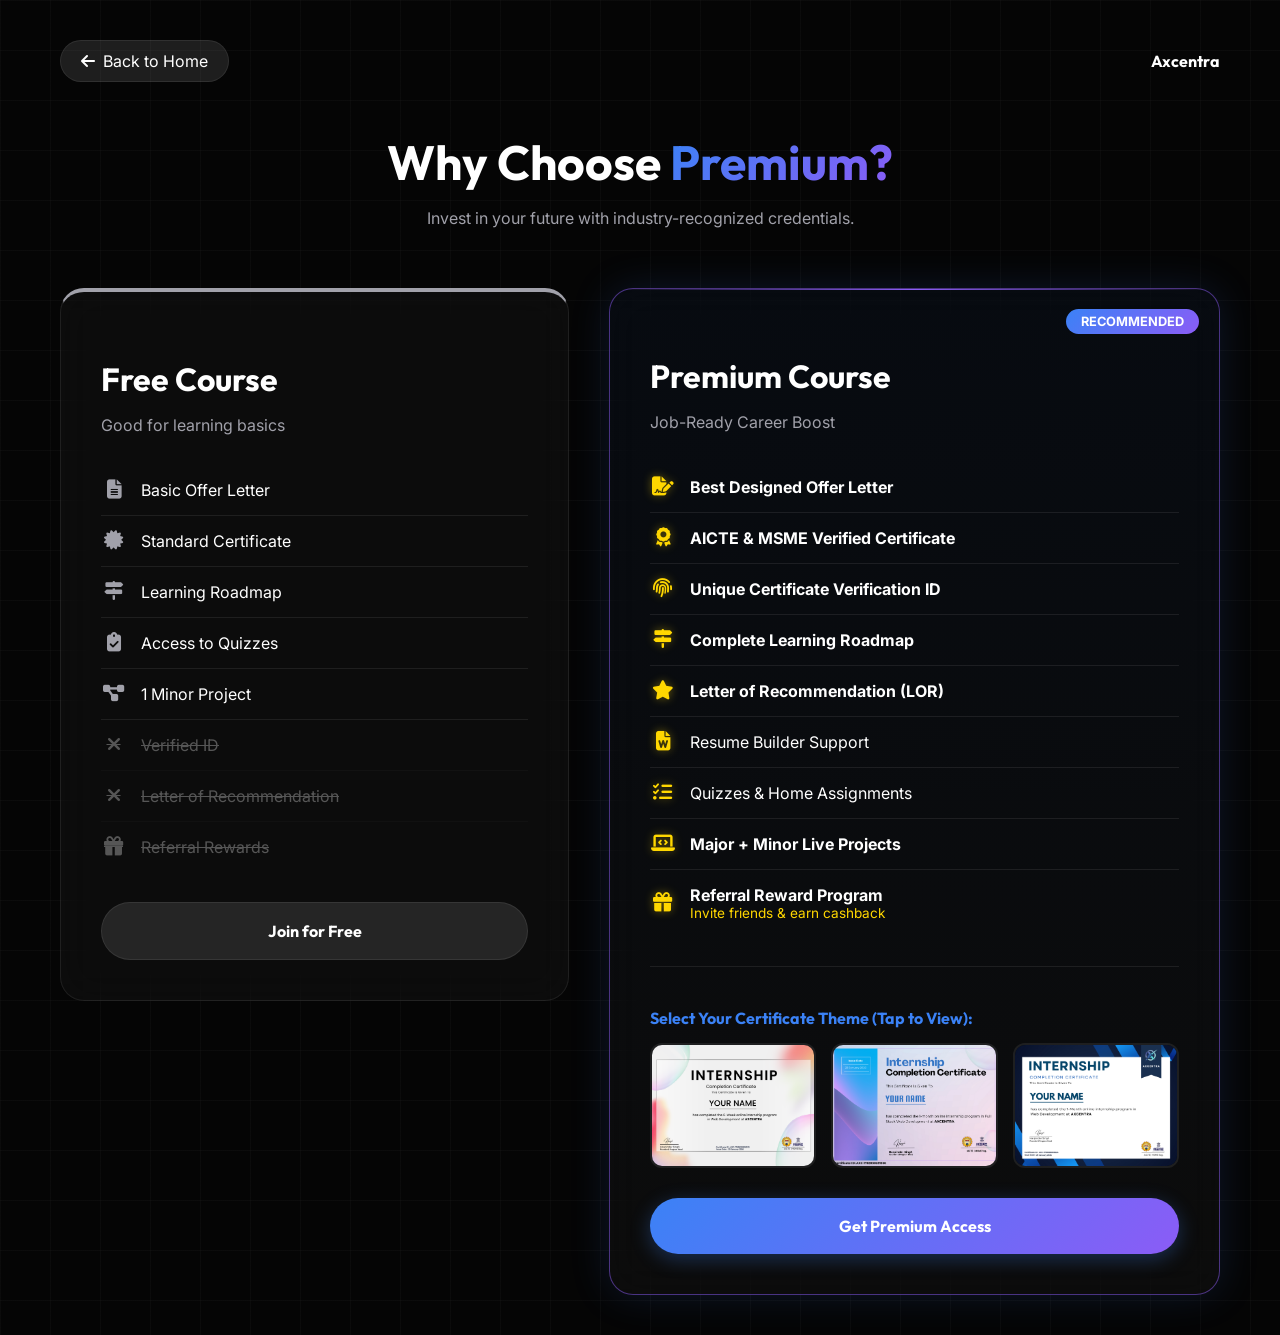
==== benefits.html @ 06fcfe09 "Add files via upload" ====
<!DOCTYPE html>
<html lang="en" data-theme="dark">
<head>
    <meta charset="utf-8" />
    <meta name="viewport" content="width=device-width, initial-scale=1.0" />
    <title>Premium Benefits — Axcentra</title>
    
    <link rel="preconnect" href="https://fonts.googleapis.com">
    <link href="https://fonts.googleapis.com/css2?family=Outfit:wght@300;400;500;600;700;800&family=Inter:wght@400;500;600&display=swap" rel="stylesheet">
    <link rel="stylesheet" href="https://cdnjs.cloudflare.com/ajax/libs/font-awesome/6.4.0/css/all.min.css">

    <style>
        :root {
            /* Dark Mode Variables (Default) */
            --bg-color: #050505;
            --card-bg: rgba(255, 255, 255, 0.03); 
            --card-border: rgba(255, 255, 255, 0.08);
            --text-main: #ffffff;
            --text-muted: #a1a1aa;
            --accent-blue: #3b82f6;
            --accent-purple: #8b5cf6;
            --accent-gold: #FFD700;
            --accent-gradient: linear-gradient(135deg, #3b82f6 0%, #8b5cf6 100%);
            --font-head: 'Outfit', sans-serif;
            --font-body: 'Inter', sans-serif;
            --btn-bg: rgba(255,255,255,0.1);
            --modal-bg: rgba(0,0,0,0.9);
        }

        /* Light Mode Variables */
        [data-theme="light"] {
            --bg-color: #f0f4f8;
            --card-bg: rgba(255, 255, 255, 0.7);
            --card-border: rgba(0, 0, 0, 0.1);
            --text-main: #0f172a;
            --text-muted: #475569;
            --btn-bg: rgba(0,0,0,0.1);
            --modal-bg: rgba(255,255,255,0.95);
        }

        * { box-sizing: border-box; }

        body {
            background-color: var(--bg-color);
            color: var(--text-main);
            font-family: var(--font-body);
            margin: 0; padding: 0;
            background-image: linear-gradient(rgba(125, 125, 125, 0.05) 1px, transparent 1px),
            linear-gradient(90deg, rgba(125, 125, 125, 0.05) 1px, transparent 1px);
            background-size: 50px 50px;
            transition: background 0.3s, color 0.3s;
        }

        .container {
            max-width: 1200px;
            margin: 0 auto;
            padding: 40px 20px;
        }

        /* Animation Keyframes */
        @keyframes fadeInUp {
            from { opacity: 0; transform: translateY(30px); }
            to { opacity: 1; transform: translateY(0); }
        }

        .animate-entry {
            animation: fadeInUp 0.8s cubic-bezier(0.2, 0.8, 0.2, 1) forwards;
            opacity: 0; /* Hidden initially */
        }

        .header-nav {
            display: flex; justify-content: space-between; align-items: center; margin-bottom: 50px;
            animation-delay: 0.1s;
        }
        
        .back-btn {
            background: var(--btn-bg); border: 1px solid var(--card-border);
            color: var(--text-main); padding: 10px 20px; border-radius: 50px;
            text-decoration: none; display: flex; align-items: center; gap: 8px; transition: 0.3s;
        }
        .back-btn:hover { border-color: var(--accent-blue); transform: translateX(-3px); }

        .page-title {
            text-align: center; margin-bottom: 60px;
            animation-delay: 0.2s;
        }
        .page-title h1 {
            font-family: var(--font-head); font-size: 3rem; margin-bottom: 10px;
        }
        .gradient-text {
            background: var(--accent-gradient); -webkit-background-clip: text; -webkit-text-fill-color: transparent;
        }

        /* Comparison Grid */
        .plans-grid {
            display: grid; grid-template-columns: 1fr 1.2fr; gap: 40px; align-items: start;
        }

        /* Common Card Style */
        .plan-card {
            background: var(--card-bg); border: 1px solid var(--card-border);
            border-radius: 24px; padding: 40px;
            backdrop-filter: blur(20px); position: relative;
            transition: 0.3s;
        }

        /* FREE CARD */
        .plan-free {
            border-top: 4px solid var(--text-muted);
            animation-delay: 0.3s;
        }
        
        /* PREMIUM CARD (Highlighted) */
        .plan-premium {
            border: 1px solid rgba(139, 92, 246, 0.5);
            background: linear-gradient(180deg, rgba(59, 130, 246, 0.05) 0%, var(--card-bg) 100%);
            box-shadow: 0 0 40px rgba(59, 130, 246, 0.15);
            transform: scale(1.02);
            position: relative; overflow: hidden;
            animation-delay: 0.4s;
        }
        .plan-premium::before {
            content: ''; position: absolute; top: 0; left: 0; right: 0; height: 1px;
            background: linear-gradient(90deg, transparent, var(--accent-purple), transparent);
        }

        .badge {
            position: absolute; top: 20px; right: 20px;
            background: var(--accent-gradient); padding: 5px 15px; border-radius: 20px;
            font-size: 0.8rem; font-weight: 700; color: #fff;
        }

        .plan-header h2 { font-family: var(--font-head); font-size: 2rem; margin-bottom: 10px; }
        .plan-header p { color: var(--text-muted); margin-bottom: 30px; }

        .features-list { list-style: none; padding: 0; margin: 0; }
        .features-list li {
            padding: 15px 0; border-bottom: 1px solid var(--card-border);
            display: flex; align-items: center; gap: 15px; font-size: 1rem; color: var(--text-main);
        }
        .features-list li:last-child { border-bottom: none; }
        .features-list li i { font-size: 1.2rem; width: 25px; text-align: center; }

        .check-basic { color: var(--text-muted); }
        .check-premium { color: var(--accent-gold); text-shadow: 0 0 10px rgba(255, 215, 0, 0.4); }

        /* Referral Item Highlight */
        .referral-text {
            font-size: 0.85rem; color: var(--accent-gold); display: block;
        }

        /* Certificate Themes Section */
        .cert-themes {
            margin-top: 30px; padding-top: 20px; border-top: 1px solid var(--card-border);
        }
        .cert-themes h4 { margin-bottom: 15px; font-family: var(--font-head); color: var(--accent-blue); }
        
        .theme-grid { 
            display: grid; grid-template-columns: repeat(3, 1fr); gap: 15px; 
        }
        
        .theme-preview {
            width: 100%; aspect-ratio: 4/3;
            border-radius: 12px;
            border: 2px solid var(--card-border); 
            cursor: pointer; transition: 0.3s;
            overflow: hidden; position: relative;
        }
        .theme-preview img { width: 100%; height: 100%; object-fit: cover; transition: 0.5s; }
        
        .theme-preview:hover { border-color: var(--accent-purple); box-shadow: 0 5px 15px rgba(139, 92, 246, 0.3); }
        .theme-preview:hover img { transform: scale(1.1); }
        .theme-preview::after {
            content: '\f00e';
            font-family: "Font Awesome 6 Free"; font-weight: 900;
            position: absolute; inset: 0;
            background: rgba(0,0,0,0.5); color: #fff;
            display: flex; align-items: center; justify-content: center;
            opacity: 0; transition: 0.3s; font-size: 1.5rem;
        }
        .theme-preview:hover::after { opacity: 1; }


        .cta-btn {
            display: block; width: 100%; padding: 18px; text-align: center;
            border-radius: 100px; font-weight: 700; margin-top: 30px;
            font-family: var(--font-head); transition: 0.3s; cursor: pointer; text-decoration: none;
        }
        .btn-free { background: var(--btn-bg); color: var(--text-main); border: 1px solid var(--card-border); }
        .btn-free:hover { background: rgba(59, 130, 246, 0.1); border-color: var(--accent-blue); }
        
        .btn-premium { background: var(--accent-gradient); color: #fff; border: none; box-shadow: 0 5px 20px rgba(59, 130, 246, 0.3); }
        .btn-premium:hover { box-shadow: 0 10px 40px rgba(139, 92, 246, 0.5); transform: translateY(-3px); }

        /* Full Screen Modal */
        .modal-overlay {
            position: fixed; inset: 0; z-index: 2000;
            background: var(--modal-bg);
            backdrop-filter: blur(10px);
            display: flex; align-items: center; justify-content: center;
            opacity: 0; pointer-events: none; transition: 0.3s;
            padding: 20px;
        }
        .modal-overlay.open { opacity: 1; pointer-events: auto; }
        
        .modal-content {
            max-width: 90%; max-height: 90vh;
            border-radius: 12px;
            box-shadow: 0 0 50px rgba(0,0,0,0.5);
            transform: scale(0.9); transition: 0.3s cubic-bezier(0.175, 0.885, 0.32, 1.275);
        }
        .modal-overlay.open .modal-content { transform: scale(1); }
        
        .close-modal {
            position: absolute; top: 30px; right: 30px;
            font-size: 2rem; color: var(--text-main);
            background: none; border: none; cursor: pointer;
        }

        @media(max-width: 768px) {
            .plans-grid { grid-template-columns: 1fr; }
            .plan-premium { transform: scale(1); margin-top: 20px; }
            .theme-grid { grid-template-columns: repeat(2, 1fr); }
            .page-title h1 { font-size: 2.2rem; }
        }
    </style>
</head>
<body>

    <div class="container">
        <div class="header-nav animate-entry">
            <a href="index.html" class="back-btn"><i class="fas fa-arrow-left"></i> Back to Home</a>
            <div style="font-weight:700; font-family: var(--font-head);">Axcentra</div>
        </div>

        <div class="page-title animate-entry">
            <h1>Why Choose <span class="gradient-text">Premium?</span></h1>
            <p style="color:var(--text-muted);">Invest in your future with industry-recognized credentials.</p>
        </div>

        <div class="plans-grid">
            <div class="plan-card plan-free animate-entry">
                <div class="plan-header">
                    <h2>Free Course</h2>
                    <p>Good for learning basics</p>
                </div>
                <ul class="features-list">
                    <li><i class="fas fa-file-alt check-basic"></i> Basic Offer Letter</li>
                    <li><i class="fas fa-certificate check-basic"></i> Standard Certificate</li>
                    <li><i class="fas fa-map-signs check-basic"></i> Learning Roadmap</li> <li><i class="fas fa-clipboard-check check-basic"></i> Access to Quizzes</li>
                    <li><i class="fas fa-project-diagram check-basic"></i> 1 Minor Project</li>
                    <li style="opacity: 0.3; text-decoration: line-through;"><i class="fas fa-times"></i> Verified ID</li>
                    <li style="opacity: 0.3; text-decoration: line-through;"><i class="fas fa-times"></i> Letter of Recommendation</li>
                    <li style="opacity: 0.3; text-decoration: line-through;"><i class="fas fa-gift"></i> Referral Rewards</li>
                </ul>
                <a href="https://forms.gle/mY518ujtvfnSNd4f7" class="cta-btn btn-free">Join for Free</a>
            </div>

            <div class="plan-card plan-premium animate-entry">
                <div class="badge">RECOMMENDED</div>
                <div class="plan-header">
                    <h2>Premium Course</h2>
                    <p>Job-Ready Career Boost</p>
                </div>
                <ul class="features-list">
                    <li><i class="fas fa-file-signature check-premium"></i> <b>Best Designed Offer Letter</b></li>
                    <li><i class="fas fa-award check-premium"></i> <b>AICTE & MSME Verified Certificate</b></li>
                    <li><i class="fas fa-fingerprint check-premium"></i> <b>Unique Certificate Verification ID</b></li>
                    <li><i class="fas fa-map-signs check-premium"></i> <b>Complete Learning Roadmap</b></li> <li><i class="fas fa-star check-premium"></i> <b>Letter of Recommendation (LOR)</b></li>
                    <li><i class="fas fa-file-word check-premium"></i> Resume Builder Support</li>
                    <li><i class="fas fa-tasks check-premium"></i> Quizzes & Home Assignments</li>
                    <li><i class="fas fa-laptop-code check-premium"></i> <b>Major + Minor Live Projects</b></li>
                    
                    <li>
                        <i class="fas fa-gift check-premium"></i> 
                        <div>
                            <b>Referral Reward Program</b>
                            <span class="referral-text">Invite friends & earn cashback</span>
                        </div>
                    </li>
                </ul>

                <div class="cert-themes">
                    <h4>Select Your Certificate Theme (Tap to View):</h4>
                    <div class="theme-grid">
                        <div class="theme-preview" onclick="openModal(this.querySelector('img').src)">
                            <img src="images/theme1.png" alt="Classic Theme" onerror="this.src='https://placehold.co/400x300/111/3b82f6?text=Classic+Theme'">
                        </div>
                        <div class="theme-preview" onclick="openModal(this.querySelector('img').src)">
                            <img src="images/theme2.png" alt="Modern Theme" onerror="this.src='https://placehold.co/400x300/111/8b5cf6?text=Modern+Theme'">
                        </div>
                        <div class="theme-preview" onclick="openModal(this.querySelector('img').src)">
                            <img src="images/theme3.png" alt="Dark Theme" onerror="this.src='https://placehold.co/400x300/111/FFD700?text=Professional+Theme'">
                        </div>
                    </div>
                </div>

                <a href="https://forms.gle/3VzjHGNCtsCpx6RU9" class="cta-btn btn-premium">Get Premium Access</a>
            </div>
        </div>
    </div>

    <div id="imgModal" class="modal-overlay" onclick="closeModal()">
        <button class="close-modal">&times;</button>
        <img id="fullImage" class="modal-content" src="" onclick="event.stopPropagation()">
    </div>

    <script>
        // 1. Theme Sync Logic
        (function() {
            const savedTheme = localStorage.getItem('theme') || 'dark';
            document.documentElement.setAttribute('data-theme', savedTheme);
        })();

        // 2. Modal Logic for Certificates
        const modal = document.getElementById('imgModal');
        const fullImg = document.getElementById('fullImage');

        function openModal(src) {
            fullImg.src = src;
            modal.classList.add('open');
        }

        function closeModal() {
            modal.classList.remove('open');
        }

        document.addEventListener('keydown', function(event) {
            if (event.key === "Escape") {
                closeModal();
            }
        });
    </script>

</body>
</html>
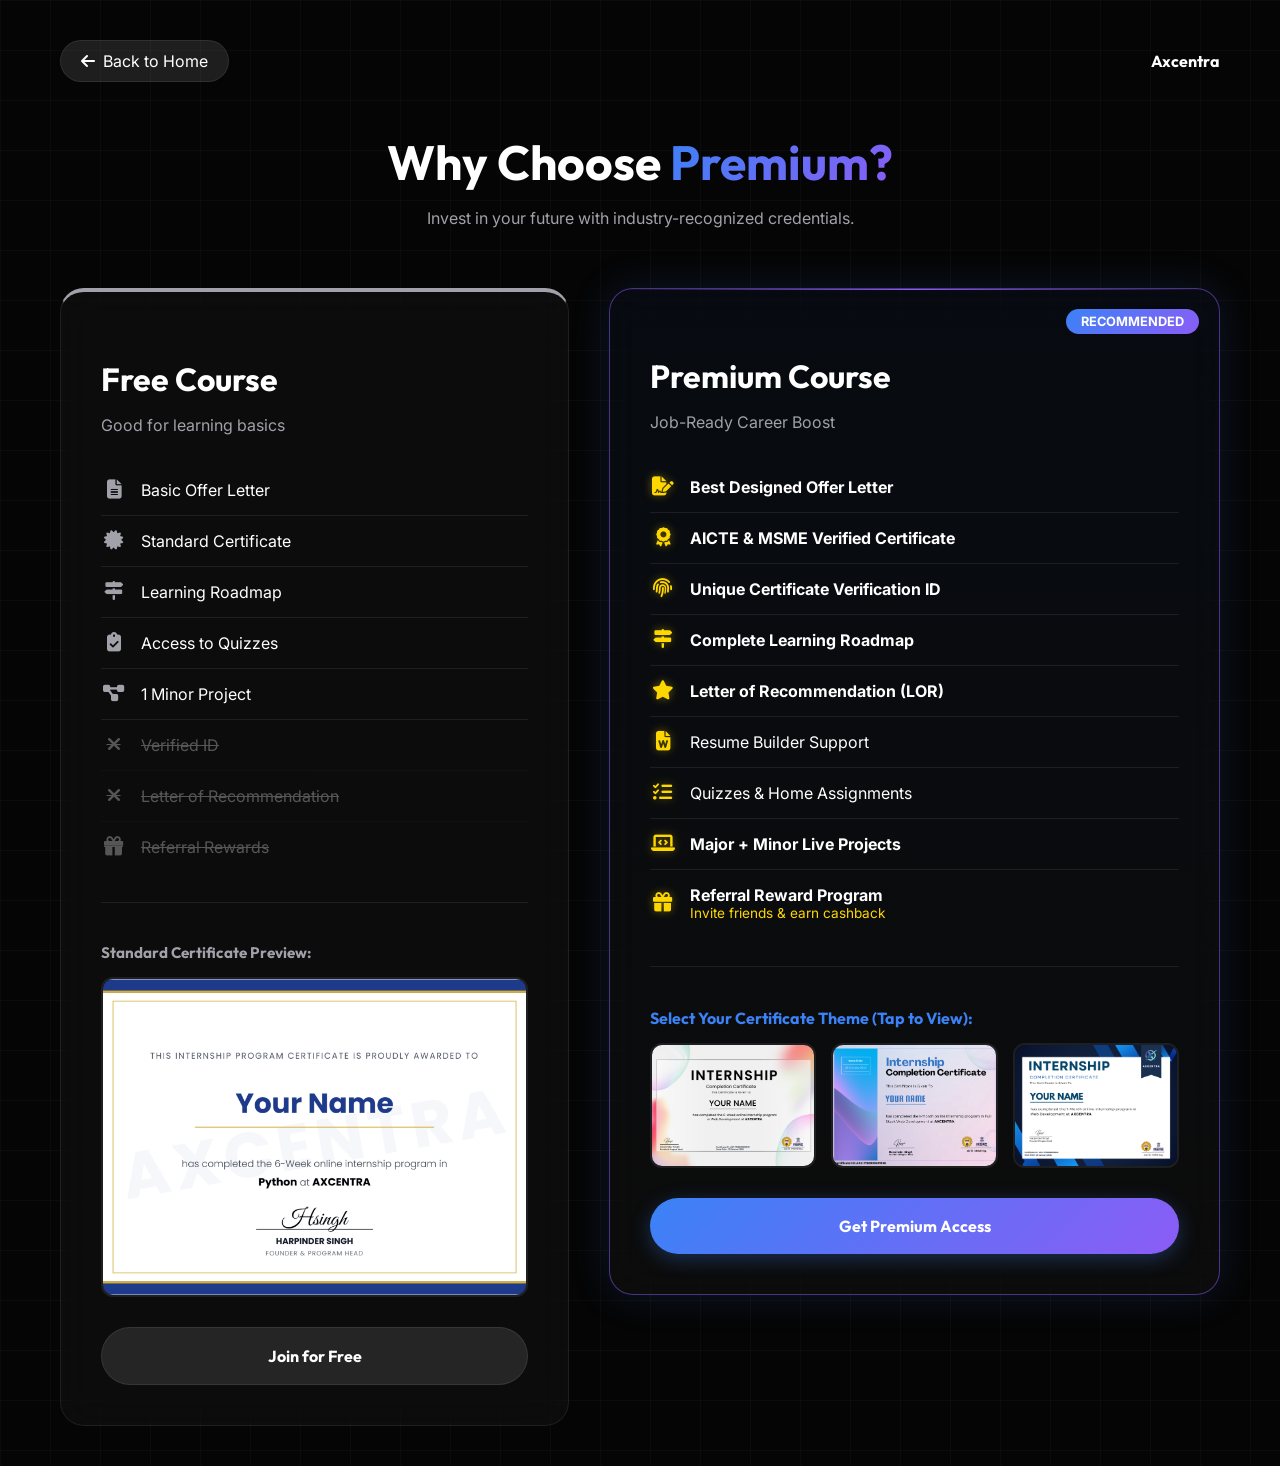
==== commit f84c3dbf: "Update benefits.html" ====
--- a/benefits.html
+++ b/benefits.html
@@ -247,13 +247,22 @@
                 <ul class="features-list">
                     <li><i class="fas fa-file-alt check-basic"></i> Basic Offer Letter</li>
                     <li><i class="fas fa-certificate check-basic"></i> Standard Certificate</li>
-                    <li><i class="fas fa-map-signs check-basic"></i> Learning Roadmap</li> <li><i class="fas fa-clipboard-check check-basic"></i> Access to Quizzes</li>
+                    <li><i class="fas fa-map-signs check-basic"></i> Learning Roadmap</li>
+                    <li><i class="fas fa-clipboard-check check-basic"></i> Access to Quizzes</li>
                     <li><i class="fas fa-project-diagram check-basic"></i> 1 Minor Project</li>
                     <li style="opacity: 0.3; text-decoration: line-through;"><i class="fas fa-times"></i> Verified ID</li>
                     <li style="opacity: 0.3; text-decoration: line-through;"><i class="fas fa-times"></i> Letter of Recommendation</li>
                     <li style="opacity: 0.3; text-decoration: line-through;"><i class="fas fa-gift"></i> Referral Rewards</li>
                 </ul>
-                <a href="https://forms.gle/mY518ujtvfnSNd4f7" class="cta-btn btn-free">Join for Free</a>
+
+                <div class="cert-themes">
+                    <h4 style="font-size:0.95rem; color:var(--text-muted);">Standard Certificate Preview:</h4>
+                    <div class="theme-preview" style="width: 100%;" onclick="openModal(this.querySelector('img').src)">
+                        <img src="images/standard-cert.png" alt="Standard Cert" onerror="this.src='https://placehold.co/400x300/333/fff?text=Standard+Certificate'">
+                    </div>
+                </div>
+
+                <a href="https://forms.gle/5T43Rq7kCUKhJYes6" class="cta-btn btn-free">Join for Free</a>
             </div>
 
             <div class="plan-card plan-premium animate-entry">
@@ -266,7 +275,8 @@
                     <li><i class="fas fa-file-signature check-premium"></i> <b>Best Designed Offer Letter</b></li>
                     <li><i class="fas fa-award check-premium"></i> <b>AICTE & MSME Verified Certificate</b></li>
                     <li><i class="fas fa-fingerprint check-premium"></i> <b>Unique Certificate Verification ID</b></li>
-                    <li><i class="fas fa-map-signs check-premium"></i> <b>Complete Learning Roadmap</b></li> <li><i class="fas fa-star check-premium"></i> <b>Letter of Recommendation (LOR)</b></li>
+                    <li><i class="fas fa-map-signs check-premium"></i> <b>Complete Learning Roadmap</b></li>
+                    <li><i class="fas fa-star check-premium"></i> <b>Letter of Recommendation (LOR)</b></li>
                     <li><i class="fas fa-file-word check-premium"></i> Resume Builder Support</li>
                     <li><i class="fas fa-tasks check-premium"></i> Quizzes & Home Assignments</li>
                     <li><i class="fas fa-laptop-code check-premium"></i> <b>Major + Minor Live Projects</b></li>
@@ -333,4 +343,4 @@
     </script>
 
 </body>
-</html>+</html>
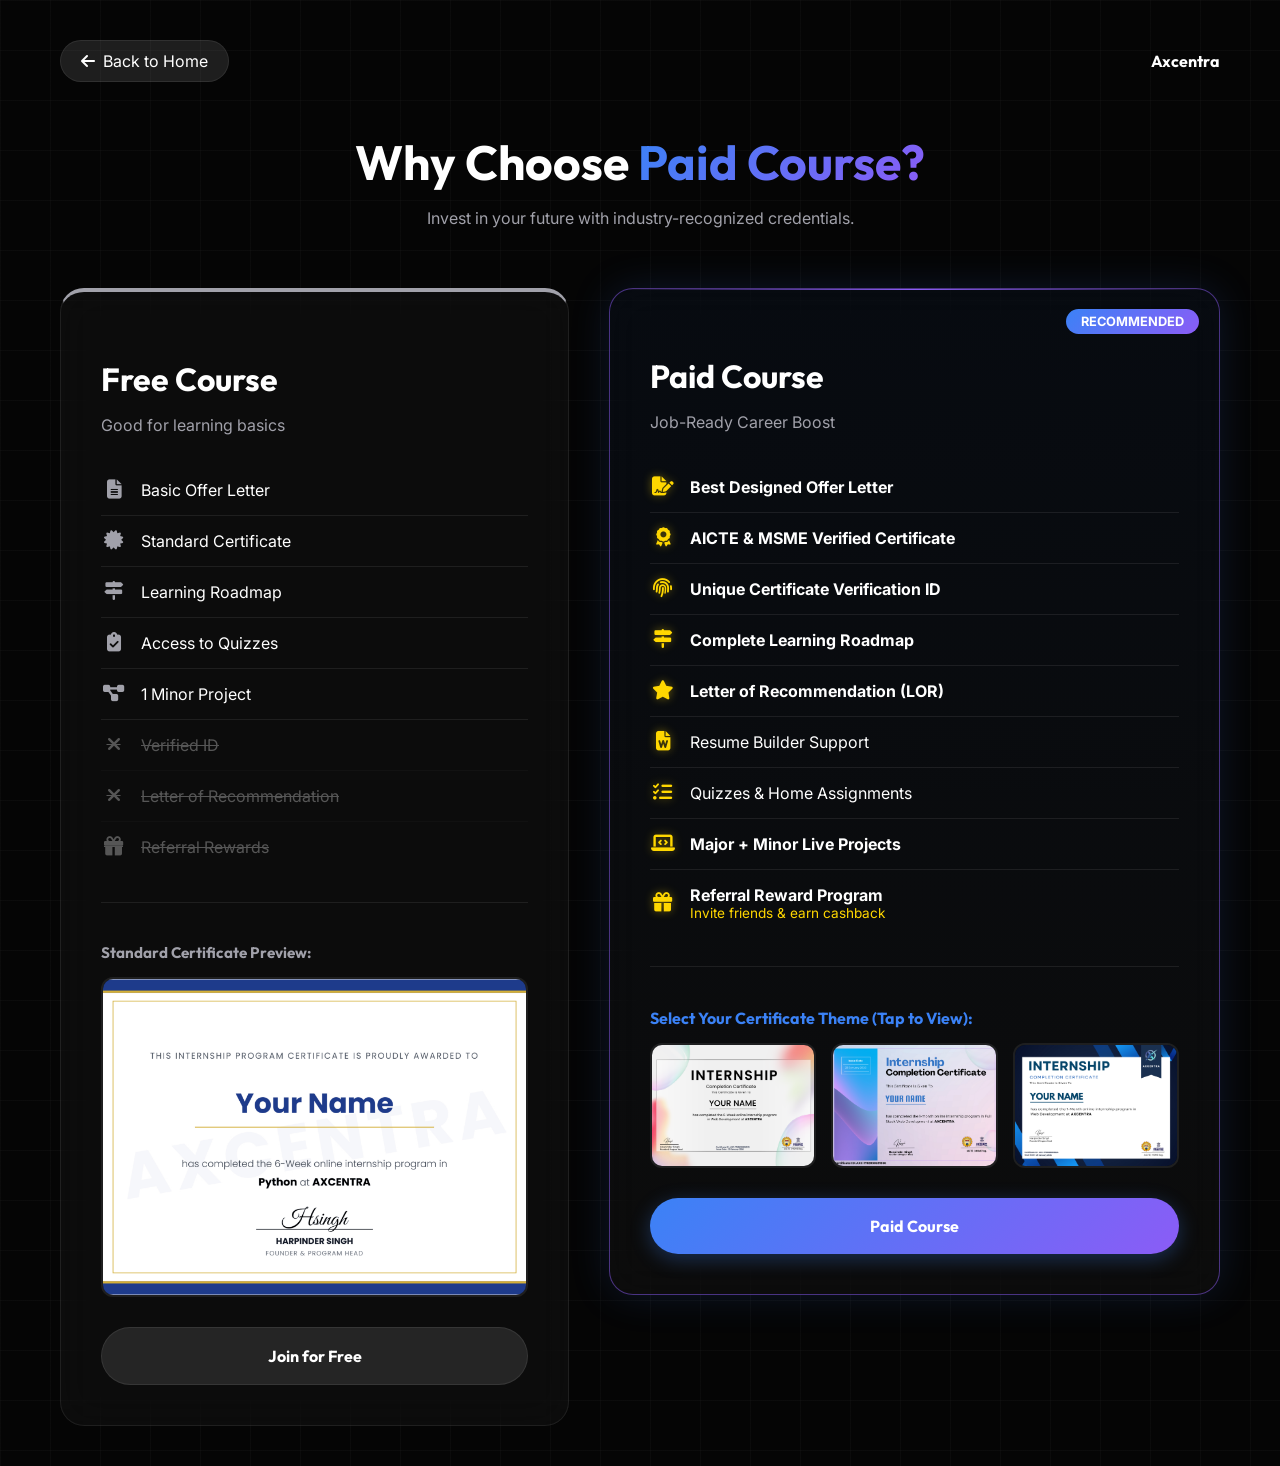
==== commit f1bc53fc: "Update benefits.html" ====
--- a/benefits.html
+++ b/benefits.html
@@ -234,7 +234,7 @@
         </div>
 
         <div class="page-title animate-entry">
-            <h1>Why Choose <span class="gradient-text">Premium?</span></h1>
+            <h1>Why Choose <span class="gradient-text">Paid Course?</span></h1>
             <p style="color:var(--text-muted);">Invest in your future with industry-recognized credentials.</p>
         </div>
 
@@ -268,7 +268,7 @@
             <div class="plan-card plan-premium animate-entry">
                 <div class="badge">RECOMMENDED</div>
                 <div class="plan-header">
-                    <h2>Premium Course</h2>
+                    <h2>Paid Course</h2>
                     <p>Job-Ready Career Boost</p>
                 </div>
                 <ul class="features-list">
@@ -305,7 +305,7 @@
                     </div>
                 </div>
 
-                <a href="https://forms.gle/3VzjHGNCtsCpx6RU9" class="cta-btn btn-premium">Get Premium Access</a>
+                <a href="https://forms.gle/3VzjHGNCtsCpx6RU9" class="cta-btn btn-premium">Paid Course</a>
             </div>
         </div>
     </div>
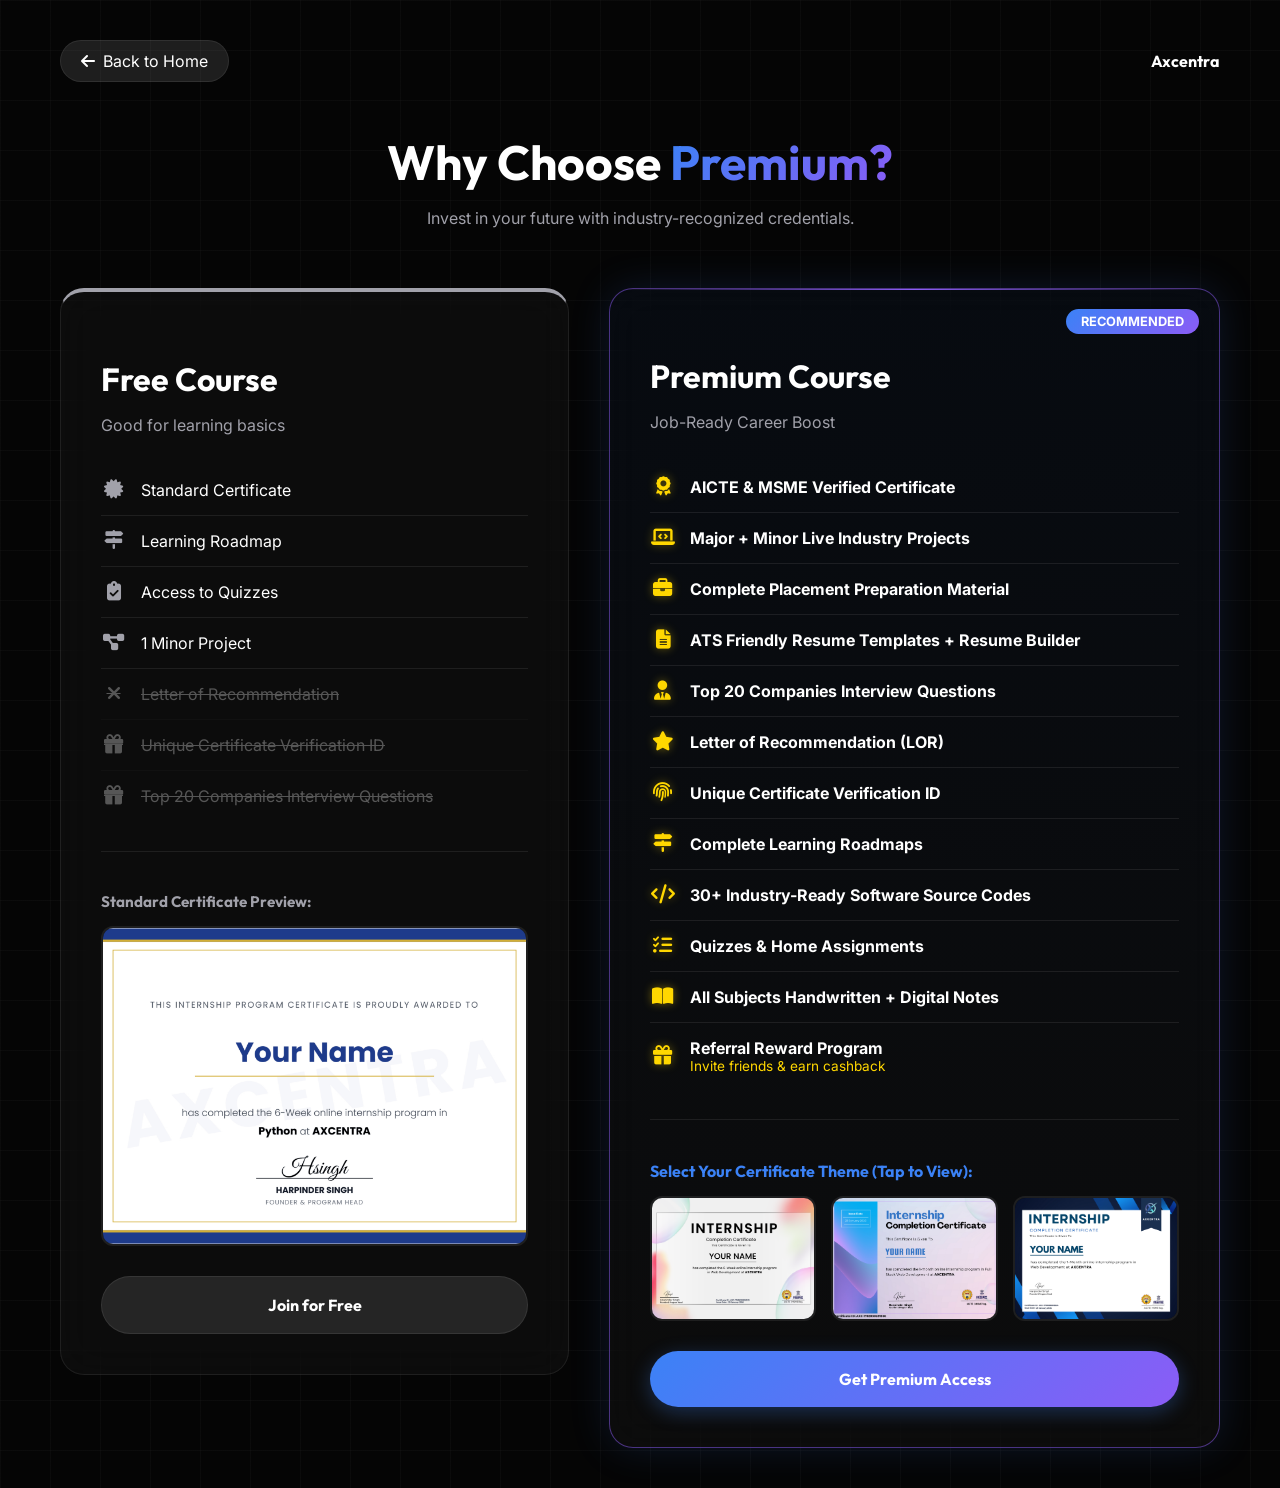
==== commit 41456e9c: "Update benefits.html" ====
--- a/benefits.html
+++ b/benefits.html
@@ -223,6 +223,22 @@
             .theme-grid { grid-template-columns: repeat(2, 1fr); }
             .page-title h1 { font-size: 2.2rem; }
         }
+
+       @media(max-width: 768px) {
+    .plans-grid {
+        display: flex;
+        flex-direction: column;
+    }
+
+    .plan-premium {
+        order: 1;
+    }
+
+    .plan-free {
+        order: 2;
+    }
+}
+ 
     </style>
 </head>
 <body>
@@ -234,7 +250,7 @@
         </div>
 
         <div class="page-title animate-entry">
-            <h1>Why Choose <span class="gradient-text">Paid Course?</span></h1>
+            <h1>Why Choose <span class="gradient-text">Premium?</span></h1>
             <p style="color:var(--text-muted);">Invest in your future with industry-recognized credentials.</p>
         </div>
 
@@ -245,14 +261,13 @@
                     <p>Good for learning basics</p>
                 </div>
                 <ul class="features-list">
-                    <li><i class="fas fa-file-alt check-basic"></i> Basic Offer Letter</li>
                     <li><i class="fas fa-certificate check-basic"></i> Standard Certificate</li>
                     <li><i class="fas fa-map-signs check-basic"></i> Learning Roadmap</li>
                     <li><i class="fas fa-clipboard-check check-basic"></i> Access to Quizzes</li>
                     <li><i class="fas fa-project-diagram check-basic"></i> 1 Minor Project</li>
-                    <li style="opacity: 0.3; text-decoration: line-through;"><i class="fas fa-times"></i> Verified ID</li>
                     <li style="opacity: 0.3; text-decoration: line-through;"><i class="fas fa-times"></i> Letter of Recommendation</li>
-                    <li style="opacity: 0.3; text-decoration: line-through;"><i class="fas fa-gift"></i> Referral Rewards</li>
+                    <li style="opacity: 0.3; text-decoration: line-through;"><i class="fas fa-gift"></i>Unique Certificate Verification ID</li>
+                    <li style="opacity: 0.3; text-decoration: line-through;"><i class="fas fa-gift"></i>Top 20 Companies Interview Questions</li>
                 </ul>
 
                 <div class="cert-themes">
@@ -268,19 +283,66 @@
             <div class="plan-card plan-premium animate-entry">
                 <div class="badge">RECOMMENDED</div>
                 <div class="plan-header">
-                    <h2>Paid Course</h2>
+                    <h2>Premium Course</h2>
                     <p>Job-Ready Career Boost</p>
                 </div>
                 <ul class="features-list">
-                    <li><i class="fas fa-file-signature check-premium"></i> <b>Best Designed Offer Letter</b></li>
-                    <li><i class="fas fa-award check-premium"></i> <b>AICTE & MSME Verified Certificate</b></li>
-                    <li><i class="fas fa-fingerprint check-premium"></i> <b>Unique Certificate Verification ID</b></li>
-                    <li><i class="fas fa-map-signs check-premium"></i> <b>Complete Learning Roadmap</b></li>
-                    <li><i class="fas fa-star check-premium"></i> <b>Letter of Recommendation (LOR)</b></li>
-                    <li><i class="fas fa-file-word check-premium"></i> Resume Builder Support</li>
-                    <li><i class="fas fa-tasks check-premium"></i> Quizzes & Home Assignments</li>
-                    <li><i class="fas fa-laptop-code check-premium"></i> <b>Major + Minor Live Projects</b></li>
-                    
+                         <li>
+                           <i class="fas fa-award check-premium"></i>
+                             <b>AICTE & MSME Verified Certificate</b>
+                        </li>
+
+                    <li>
+                     <i class="fas fa-laptop-code check-premium"></i>
+                        <b>Major + Minor Live Industry Projects</b>
+                    </li>
+
+                    <li>
+                    <i class="fas fa-briefcase check-premium"></i>
+                    <b>Complete Placement Preparation Material</b>
+                    </li>
+
+                    <li>
+                    <i class="fas fa-file-alt check-premium"></i>
+                    <b>ATS Friendly Resume Templates + Resume Builder</b>
+                    </li>
+
+                    <li>
+                        <i class="fas fa-user-tie check-premium"></i>
+                        <b>Top 20 Companies Interview Questions</b>
+                    </li>
+
+                    <li>
+                        <i class="fas fa-star check-premium"></i>
+                        <b>Letter of Recommendation (LOR)</b>
+                    </li>
+ 
+                    <li>
+                        <i class="fas fa-fingerprint check-premium"></i>
+                        <b>Unique Certificate Verification ID</b>
+                    </li>
+
+                    <li>
+                        <i class="fas fa-map-signs check-premium"></i>
+                        <b>Complete Learning Roadmaps</b>
+                    </li>
+
+                    <li>
+                        <i class="fas fa-code check-premium"></i>
+                        <b>30+ Industry-Ready Software Source Codes</b>
+                    </li>
+
+                    <li>
+                        <i class="fas fa-tasks check-premium"></i>
+                        <b>Quizzes & Home Assignments</b>
+                    </li>
+
+                    <li>
+                        <i class="fas fa-book-open check-premium"></i>
+                        <b>All Subjects Handwritten + Digital Notes</b>
+                    </li>
+
+ 
                     <li>
                         <i class="fas fa-gift check-premium"></i> 
                         <div>
@@ -288,7 +350,9 @@
                             <span class="referral-text">Invite friends & earn cashback</span>
                         </div>
                     </li>
+
                 </ul>
+
 
                 <div class="cert-themes">
                     <h4>Select Your Certificate Theme (Tap to View):</h4>
@@ -305,7 +369,7 @@
                     </div>
                 </div>
 
-                <a href="https://forms.gle/3VzjHGNCtsCpx6RU9" class="cta-btn btn-premium">Paid Course</a>
+                <a href="https://forms.gle/3VzjHGNCtsCpx6RU9" class="cta-btn btn-premium">Get Premium Access</a>
             </div>
         </div>
     </div>
